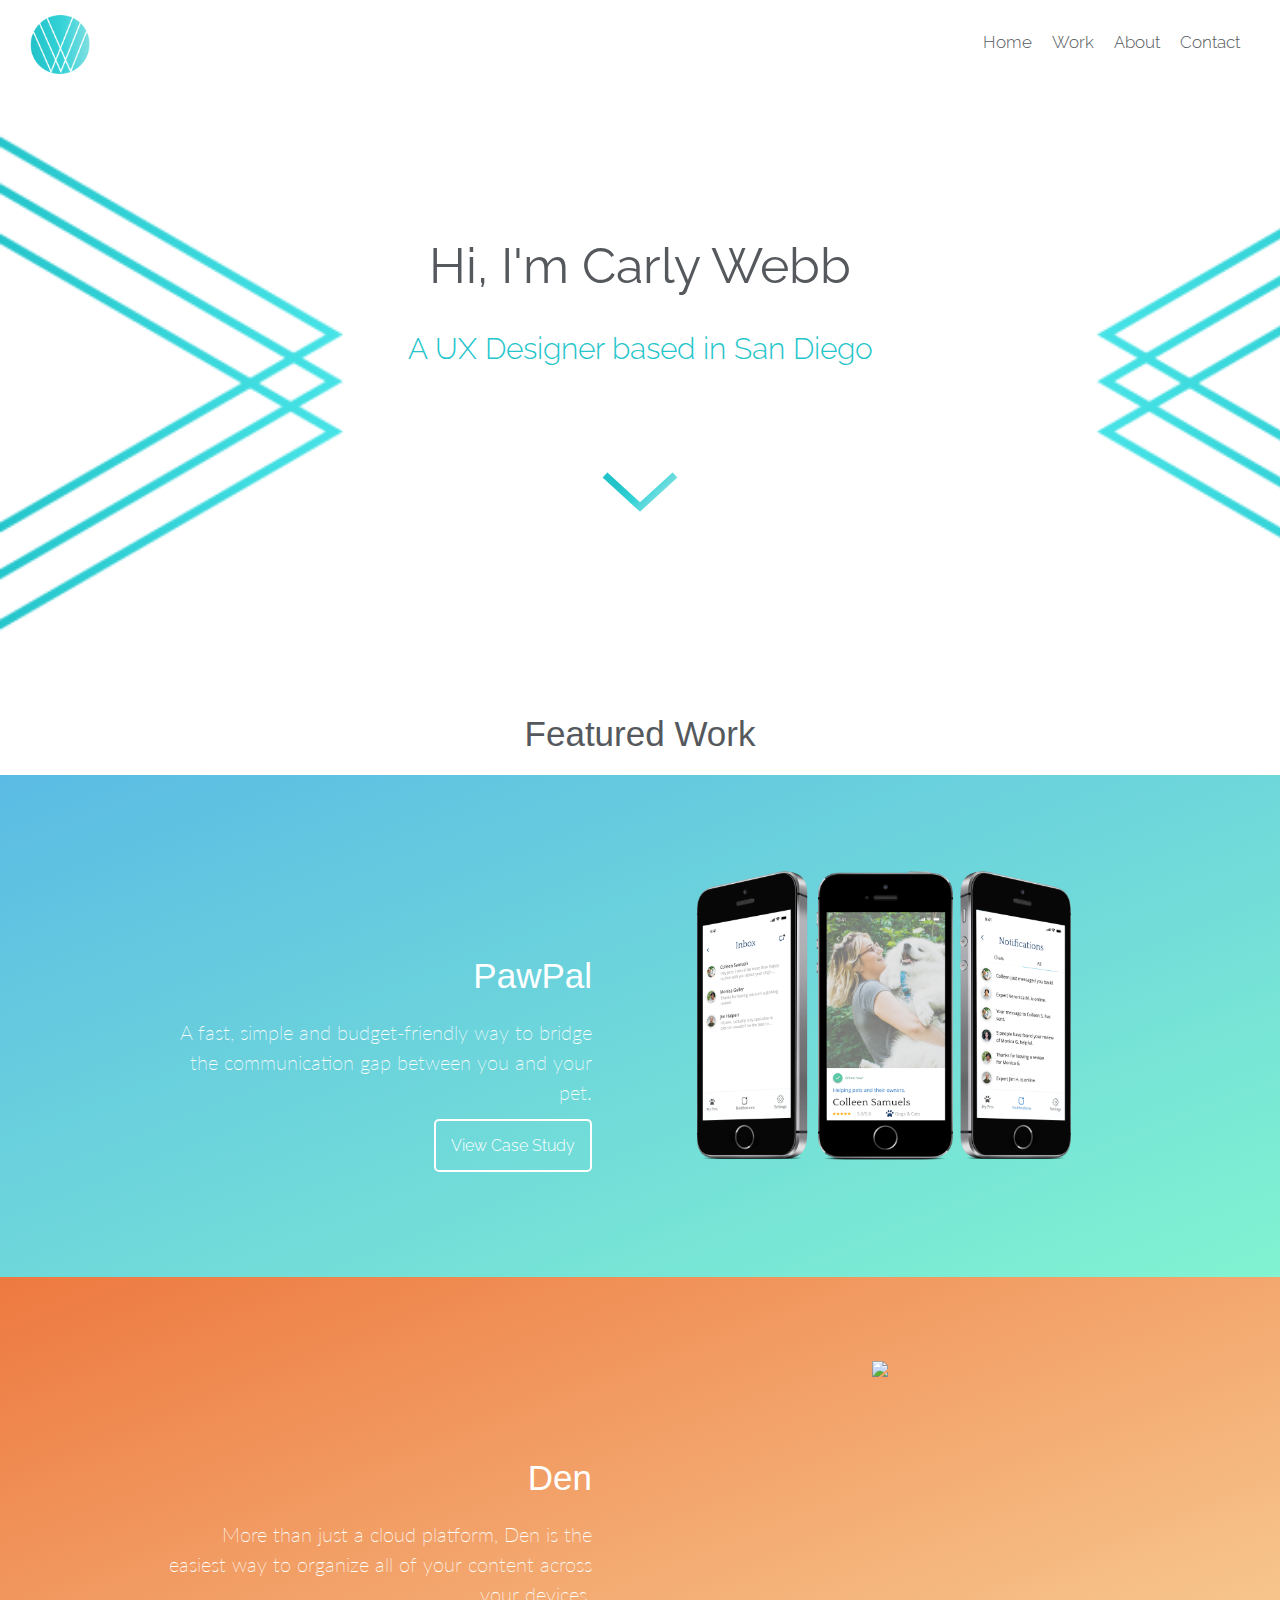
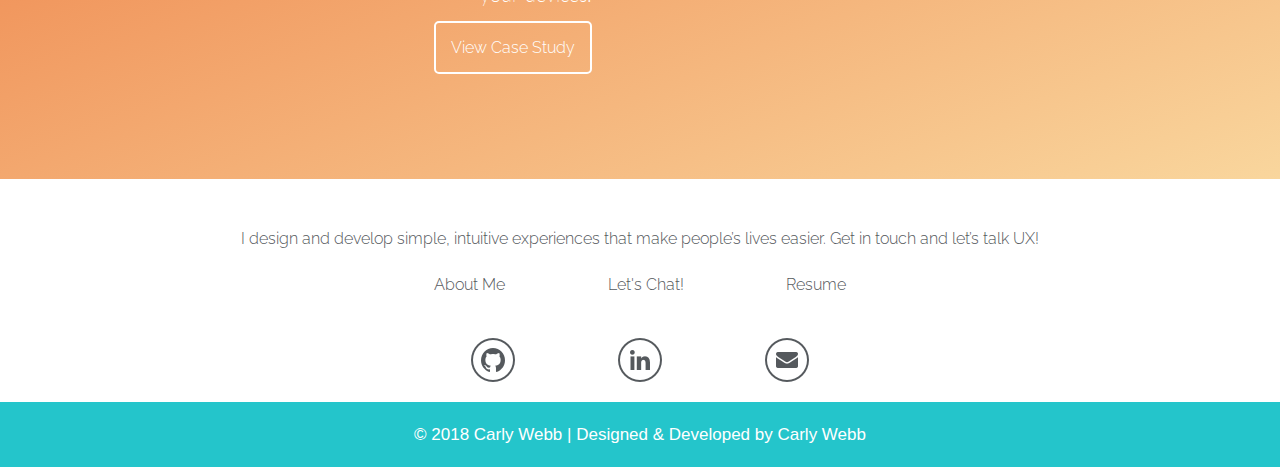
==== index.html @ 52b4c0f9 "checkpoint" ====
<!DOCTYPE html>
<html>
<html lang="en-us">
  <head>
    <link rel="shortcut icon" href="images/favicon.ico" type="image/x-icon">
    <link rel="icon" href="images/favicon.ico" type="image/x-icon">
    <!-- Required meta tags -->
    <meta charset="utf-8">
    <meta name="viewport" content="width=device-width, initial-scale=1, shrink-to-fit=no">

    <!--CSS-->
    <link rel="stylesheet" href="normalize.css">
    <link href="https://cdn.rawgit.com/michalsnik/aos/2.1.1/dist/aos.css" rel="stylesheet">

      <!-- Bootstrap CSS -->
      <link rel="stylesheet" href="https://maxcdn.bootstrapcdn.com/bootstrap/4.0.0/css/bootstrap.min.css" integrity="sha384-Gn5384xqQ1aoWXA+058RXPxPg6fy4IWvTNh0E263XmFcJlSAwiGgFAW/dAiS6JXm" crossorigin="anonymous">
      <link href="assets/css/bootstrap-responsive.css" rel="stylesheet">

      <!--Google Font and Stylesheet-->
      <link href="https://fonts.googleapis.com/css?family=Lato|Raleway|Varela+Round" rel="stylesheet">
      <link href="https://fonts.googleapis.com/css?family=Nunito:700" rel="stylesheet">
      <link rel="stylesheet" href="style.css">

        <!-- Font Awesome -->
        <link href="https://maxcdn.bootstrapcdn.com/font-awesome/4.7.0/css/font-awesome.min.css" rel="stylesheet">

      </head>

    <body>
      <header>
        <!---navigation bar--->
        <nav>
          <ul class="links">
            <li class="left">
              <a class="logo" href="index.html">
              <img class="new-logo" src="images/new-logo.png" alt="Carly Webb">
              </a>
            </li>
            <li class="push right"><a href="index.html">Home</a></li>
            <li class="right"><a href="#casestudy">Work</a></li>
            <li class="right"><a href="bio.html">About</a></li>
            <li class="right"><a href="mailto:carlywebb@gmail.com">Contact</a></li>
          </ul>

          <div id="trigger" class="mobile">
            <span style="font-size:3rem;" class="fa fa-align-justify"></span>
          </div>

        </nav>
      </header>

      <!---hero--->
      <div class="homeintro">
          <h1 class="display-4" data-aos="fade-left">Hi, I'm Carly Webb</h1>
          <p class="lead" data-aos="fade-right">A UX Designer based in San Diego</p>
        <div>
          <a href="#featuredwork"></a>
          <img class="home-down bounce" src="images/bluechevrondown.png" alt="down arrow">
        </div>
          <a id="featuredwork"></a>
          <h2>Featured Work</h2>
        </div>
      </div>

        <!---Pawpal--->
        <section class=pawhomecasestudy id="casestudy">
          <div class="project-contain">
            <div class="left-case">
              <div>
                <h2>PawPal</h2>
              <!--<img class="paw-caseimage" src="images/pawpal-homepage.png" alt="pawpal logo">-->
            </div>
            <div>
              <h7 class="den-shortdesc">A fast, simple and budget-friendly way to bridge the communication gap between you and your pet.</h7>
            </div>
              <div class="case-study-link">
              <a href="pawpal.html" class="homebutton1">View Case Study</a>
            </div>
            </div>
            <div class="right-case">
              <img class="pawcasemockup" src="images/black-3-screens.png" alt="PawPal Mobile Screens">
            </div>
          </div>
        </section>

        <!---Den--->
        <section class=homecasestudy>
          <div class="project-contain">
            <div class="left-case">
              <div>
                <h2>Den</h2>
              <!--<img class="den-caseimage" src="images/den-mobile-logo.png" alt="Den Mobile">-->
            </div>
            <div>
              <h7 class="den-shortdesc">More than just a cloud platform, Den is the easiest way to organize all of your content across your devices.</h7>
            </div>
              <div class="case-study-link">
              <a href="project.html" class="homebutton2">View Case Study</a>
            </div>
            </div>
            <div class="right-case">
              <a href="project.html"><img class="full" src="images/den-macbook-half.png"</a>
            </div>
          </div>
        </section>

      <!--footer-->
<footer class="footer">
      <div>
        <div>
            <h4 data-aos="fade-up">I design and develop simple, intuitive experiences that make people’s lives easier. Get in touch and let’s talk UX!</h4>
        </div>
              <ul>
                <li><a href="bio.html">About Me</a></li>
                <li><a href="mailto:carlywebb@gmail.com">Let's Chat!</a></li>
                <li><a href="https://drive.google.com/file/d/1WOy9ktmSUtTuzAxO9pP1BzOEcqKXabKB/view?usp=sharing">Resume</a></li>
              </ul>
              <ul>
                <li><a href="https://github.com/carlywebb/"><img src="images/github-icon.png"></a></li>
                <li><a href="https://www.linkedin.com/in/carly-webb-ux/"><img src="images/linkedin-icon.png"></a></li>
                <li><a href="mailto:carlywebb@gmail.com"><img src="images/gmail-icon.png"></a></li>
              </ul>
                    <p>&copy; 2018 Carly Webb | Designed &amp; Developed by Carly Webb</p>
              </div>
  </footer>

 <!-- Optional JavaScript -->
 <!-- jQuery first, then Popper.js, then Bootstrap JS -->
 <script src="https://code.jquery.com/jquery-3.2.1.slim.min.js" integrity="sha384-KJ3o2DKtIkvYIK3UENzmM7KCkRr/rE9/Qpg6aAZGJwFDMVNA/GpGFF93hXpG5KkN" crossorigin="anonymous"></script>
 <script src="https://cdnjs.cloudflare.com/ajax/libs/popper.js/1.12.9/umd/popper.min.js" integrity="sha384-ApNbgh9B+Y1QKtv3Rn7W3mgPxhU9K/ScQsAP7hUibX39j7fakFPskvXusvfa0b4Q" crossorigin="anonymous"></script>
 <script src="https://maxcdn.bootstrapcdn.com/bootstrap/4.0.0/js/bootstrap.min.js" integrity="sha384-JZR6Spejh4U02d8jOt6vLEHfe/JQGiRRSQQxSfFWpi1MquVdAyjUar5+76PVCmYl" crossorigin="anonymous"></script>

 <!-- Latest compiled and minified JavaScript -->
 <script src="https://maxcdn.bootstrapcdn.com/bootstrap/3.3.7/js/bootstrap.min.js" integrity="sha384-Tc5IQib027qvyjSMfHjOMaLkfuWVxZxUPnCJA7l2mCWNIpG9mGCD8wGNIcPD7Txa" crossorigin="anonymous"></script>

 <!-- Global site tag (gtag.js) - Google Analytics -->
 <script async src="https://www.googletagmanager.com/gtag/js?id=UA-118454282-1"></script>
 <script>
   window.dataLayer = window.dataLayer || [];
   function gtag(){dataLayer.push(arguments);}
   gtag('js', new Date());

   gtag('config', 'UA-118454282-1');
 </script>

 <script src="https://cdn.rawgit.com/michalsnik/aos/2.1.1/dist/aos.js"></script>
<script>
  AOS.init({
    offset: 100,
    duration: 1200,
    easing: 'ease-in-sine',
    delay: 100,
  });
</script>

<script>
$(".mobile").click(function () {
  $(".right").toggleClass("visible");
});
</script>

<!-- jQuery (necessary for Bootstrap's JavaScript plugins) -->
<script src="https://ajax.googleapis.com/ajax/libs/jquery/1.12.4/jquery.min.js"></script>

  </body>
</html>
---- style.css ----
*,
*:before,
*:after { padding: 0; margin: 0; outline: 0; box-sizing: border-box; }

html, body {
    overflow-x:hidden;
}

body { margin:0; }

html {
  font-size:10px;
}

body {
    color:#55595D;
    font-family: 'Lato', 'Raleway', 'Varela Round','Nunito' sans-serif;
    text-align: center;
}

h1 {
    font-size: 5rem;
    font-weight:200;
    margin:auto;
}

h2 {
    font-size: 3.5rem;
    font-weight:400;
    margin:auto;
    padding-bottom: 2rem;
}

h3 {
    font-size: 2rem;
    font-weight:300;
    width:50%;
    margin:auto;
    border-bottom-style: solid;
    padding-bottom:20px;
    padding-top:30px;
}

h4 {
    font-size: 1.6rem;
    font-weight:300;
    width:80%;
    margin:auto;
}

h5 {
  font-weight:300;
  font-size:2rem;
  padding-top:5rem;
  margin: 0 auto;
  width:50%;
}

h6 {
  font-size: 1.6rem;
  font-weight: 400;
  line-height: 1.5;
  width:50%!important;
  margin:auto!important;
}

p {
    font-size: 1.6rem;
    line-height: 1.5;
    font-weight:400;
    width:50%!important;
    margin:auto!important;
    text-align:left;
}

@media (max-width: 767px) {
  p {
    width:90%!important;
    font-size:1.8rem!important;
  }
}

a {
  font-size:1.6rem;
  line-height: 1.5;
  font-weight:300;
  color:#55595D;
}

ul li, ol li {
    font-size: 2rem;
    line-height: 1.5;
    font-weight:400;
    text-align: left;
}

/* ------------------------------------------------
-------------------------- Buttons -----------
----------------------------------------------------*/
.homebutton1 {
  color: #FFFFFF;
  border:solid;
  border-color: white;
  border-width: 2px;
  margin-bottom: 20px;
  padding: 15px;
  border-radius: 5px;
}

.homebutton1:hover {
  color:#64C8CE;
  background-color: white;
  text-decoration: none;
}

.homebutton2 {
  color: #FFFFFF;
  border:solid;
  border-color: white;
  border-width: 2px;
  margin-bottom: 20px;
  padding: 15px;
  border-radius: 5px;
}

.homebutton2:hover {
  color:#F4AC73;
  background-color: white;
  text-decoration: none;
}

.button2 {
  color: #FFFFFF;
  background: #ED7940;
  border-color: #FFFFFF;
  font-weight: 200;
  margin-bottom: 20px;
  padding: 10px;
  border-radius: 5px;
}

.button2:hover {
  color:#FFFFFF;
  background-color: #0C7DC5;
  text-decoration: none;
}

/* ------------------------------------------------
-------------------------- Nav -----------
----------------------------------------------------*/

.fa {
  color: #fff;
  font-size: 3rem;
  display: block;
}

html {
  font-size: 10px;
}

nav {
  background-color:#FFF;
  display: flex;
  font-family: 'raleway', sans-serif;
  justify-content: space-between;
  flex-wrap: wrap;
}

nav img {
  width: 60px;
}

li.left {
  padding: 1.5rem 0 1rem 3rem;
  display: block;
  float: right;
}

li {
  display: none;
}

ul {
  margin-bottom:0 !important;
}

.links {
  display: flex;
  flex-direction: column;
  text-align: center;
  width: 100%;
  text-decoration: none;
}

.links a{
Transition:all 0.25s linear;
}

.right a {
  color: #55595D;
  background-color: #FFF;
  display: block;
  font-size: 2rem;
  padding: 1.5rem;
  text-decoration: none;
}

.right a:hover {
  background-color: #24C5CB;
  color: #55595D;
}

.fa {
  padding: 2.8rem;
  color: #55595D;
  float: right;
}

.visible {
  display: block;
  transform: scale(1);
  transition: flex 0.3s ease-out;
  z-index: 1;
}

div.mobile {
  position: absolute;
  z-index: 2;
  display: block;
  width: 100%;
  text-decoration: none;
}

.navprojectlinks a:hover {
  color: #ED7940;
}

@media (min-width: 767px) {

  nav {
    width: 100%;
    display: flex;
  }

  .logo {
    max-width: 20rem;
  }

  .push {
    margin-left: auto;
  }

  ul.links {
    flex-direction: row;
    margin-right:3rem;
  }

  ul {
    margin-bottom:0!important;
  }

  li {
    display: block;
  }

  .right a {
    background-color: #FFF;
    color: #55595D;
    display: block;
    font-size: 1.7rem;
    padding: 3rem 1rem 3rem 1rem;
    text-decoration: none;
  }

  .right a:hover {
    background-color: #86E3E6;
    padding: 3rem 1rem 3rem 1rem;
    color: #55595D;
  }

  .fa {
    display: none !important;
  }

}


/* ------------------------------------------------
-------------------------- Hero -----------
----------------------------------------------------*/
.homeintro {
    margin-bottom: 0px;
    color:#55595D;
    background-color: #ffffff;
    background-image: url('images/bluewhitebackground.png');
    background-repeat: no-repeat;
    background-size: cover;
  }


  .display-4 {
font-family: raleway, sans-serif;
font-size: 5rem;
font-weight:400;
padding-top:15rem;
margin: 0 auto;
color: #55595D;
}

.lead {
font-family: raleway, sans-serif;
font-size:3rem;
margin: 0 auto;
padding-top:3rem;
text-align:center;
width: 100% !important;
color: #24C5CB;
}


.follow {
font-family: raleway, sans-serif;
font-size:2.5rem;
margin: 0 auto;
padding-top:2rem;
text-align: center;
width:100% !important;
}

.home-down{
padding-top:10rem;
padding-bottom:20rem;
}

.bounce {
  -moz-animation: bounce 2s infinite;
  -webkit-animation: bounce 2s infinite;
  animation: bounce 2s infinite;
}

@keyframes bounce {
  0%, 20%, 50%, 80%, 100% {
    transform: translateY(0);
  }
  40% {
    transform: translateY(-30px);
  }
  60% {
    transform: translateY(-15px);
  }
}

/*media queries*/

/*mobiles*/

@media (min-width:300px) and (max-width: 575px) {
.homeintro{
min-height:53rem;
background-image: none;
}

.display-4 {
font-size:4rem;
}

.lead {
font-size:3rem;
padding-top:2rem
}
  }

/* ------------------------------------------------
-------------------------- Case Study -----------
------------------------------*/

.den-title{
  font-family:nunito;
}

.den-shortdesc {
  font-family: Lato, sans-serif;
  font-size: 2rem;
  font-weight:200;
  margin:none;
  text-align: right;
  line-height: 1.5;
}

.horizontal-arrow {
  padding-left:1rem;
}

.project-link {
   font-size:2.5rem;
}

.full { width: 100%; }

.case-study-link {
  font-family: Raleway, sans-serif;
  font-size: 4rem;
}

.homecasestudy {
  background: linear-gradient(to bottom right, #ED7940, #F9D69D);
  color:white;
}

.project-contain {
  margin: 0 auto;
  padding: 8rem 0;
  width: 90%;
}

.left-case {
  padding-top:100px;
  margin-bottom: 30px;
}

.paw-caseimage {
width:75%;
}

.pawhomecasestudy {
  background: linear-gradient(to bottom right, #5BBBE4, #81F3D1);
  color:white;
}

.pawcasemockup {
  width:100%;
}

@media all and (min-width: 768px) {
  .project-contain {
    width: 75%;
    overflow: hidden;
  }

  .left-case {
    width: 45%;
    float: left;
    text-align: right;
  }
  .right-case {
    float: right;
    width: 50%;
  }
}

@media (min-width: 575px and max-width: 767px) {
  .den-title{
    padding-top: 3rem;
  }
}

/* ------------------------------------------------
-------------------------- Footer -----------
----------------------------------------------------*/

.footer a {
  padding-top:50px;
  text-decoration: none;
  font-family: raleway, sans-serif;
}

.footer a:hover {
 color: #24C5CB;
 text-decoration: none;
}

.footer h4:hover {
 color: #55595D;
 text-decoration: none;
}

.footer{
  background: white;
  align-items: center;
}

.footer h4 {
  padding-top: 5rem;
  font-family: raleway, sans-serif;
}

.footer ul{
        padding-bottom: 2rem;
    }

.footer ul > li {
      padding-top:2rem;
        display: inline-block;
        margin: 0 50px;
    }

.footer p {
  padding-top: 2rem;
  padding-bottom: 2rem;
  font-size: 1.7rem;
  text-align: center;
  color:white;
  background-color: #24C5CB;
  width: 100%!important;
    }

@media (min-width:300px) and (max-width: 575px) {
.footer ul{
  display:inline-block;
  padding-top:1rem;
  font-size:1.8rem;
}

.footer ul > li {
    padding-top: 2rem;
    display: inline-block;
    margin: 0 10px !important;
  }
}

/* ------------------------------------------------
-------------------------- Case Study Hero-----------
----------------------------------------------------*/

.navprojectlinks a {
  font-size: 2.3rem;
  font-family: raleway, sans-serif;
}

.nav-link a:hover {
  color: #ED7940;
}

.den-background-image{
  background-image: url('images/den-project-background.png');
  width:100%;
  display:block;
}

.den-mobile-logo {
  display:none;
}

.den-hero {
  background:#FFFFFF;
  padding-top:10px;
  position: relative;
  min-height:100%;
}

.den-macbook-small {
padding-top:5rem;
padding-bottom:5rem;
}

.den-hero p {
  text-align: center;
}

.den-hero a {
  margin:auto;
  font-weight:500;
  line-height: 4;
}

/*media queries*/

/*mobiles*/

@media (max-width:400px) {
  .den-macbook-small {
    width: 80%;
}
.den-background-image {display: none;
}

.den-mobile-logo {
  display:block;
  margin:auto;
  width:150px;
  padding-top:3rem;
}
}

  /*tablets*/

@media (max-width: 767px) {
 .den-macbook-small {
    width: 80%;
  }
  .den-background-image {display: none;
  }

  .den-mobile-logo {
    display:block;
    margin:auto;
    width:150px;
    padding-top:3rem;
  }

.den-hero p {
  text-align:left;
  width:90% !important;
}

}

/* ------------------------------------------------
-------------------------- Roles, Deliverables, Tools-----------
----------------------------------------------------*/

.profile__head__main h5{
  padding-top:2rem !important;
  text-align:center !important;
  font-family:raleway, sans-serif !important;
  line-height: 1.5 !important;
}

.profile__body__main h6 {
  padding-top:2rem !important;
  text-align:center !important;
  font-family:raleway, sans-serif !important;
  line-height: 1.5 !important;
  width:100% !important;
}

.profile__avatar__main {
  padding-top: 3rem;
  text-align: center;
}

.profile__avatar__main img {
  width:100px;
}


/* ------------------------------------------------
-------------------------- Overview-----------
----------------------------------------------------*/
.book-icon{
  margin:0;
  padding-top:30px;;
}

.overview{
  background:#EAEDEF;
}

.overview h3 {
  border-bottom-color: #ED7940;
}

.overview p {
  padding-top:2rem;
  padding-bottom:5rem;
  text-align: center;
}

@media (max-width:767px) {
  .overview p {
    text-align:left;
  }
}


/* ------------------------------------------------
-------------------------- Problem Solution-----------
----------------------------------------------------*/

.problem{
padding-top:50px;
}

.problem h3 {
  border-bottom-color: #0C7DC5;
}

.problem p {
  padding-top:20px;
}

.macbook-login{
  padding-top:50px;
  width: fit-content;
}

.solution {
  padding-top:50px;
}

.solution h3 {
  border-bottom-color: #6CA455;
}

.solution p {
  padding-top:20px;
}

.iphone-dash{
  padding-top:50px;
  padding-bottom:50px
}

.pink-box {
  min-height: 22rem;
}

.pink-box p {
  border-bottom-style: solid;
  border-bottom-color: #4F7C3A;
  border-top-style: solid;
  border-top-color: #4F7C3A;
  padding-top:5rem;
  padding-bottom:5rem;
  width: 80%!important;
  text-align: center;

}

/*media queries*/

/*mobiles*/

@media (max-width:450px) {

  .macbook-login{
    width: 80%;
  }

  .pink-box {
    min-height: 30rem!important;
  }

  .solution {
    padding-top:50px !important;
  }

.problem p {
  width: 100% !important;
}
.solution p {
  text-align:left;
}
}

    /*tablets*/

@media (max-width: 767px) {

  .macbook-login{
    width: 80%;
  }

  .solution {
   padding-top:50px;
  }

  .problem p {
    width: 90% !important;
  }
  .solution p {
    width: 90% !important;
    text-align:left;
  }

  .pink-box p{
    width:90%!important;
    text-align: left;
  }
  }

/* ------------------------------------------------
-------------------------- User Research-----------
----------------------------------------------------*/

.user-research {
  background:#EAEDEF
  padding-top:3rem;
  position: relative;
  min-height:100%;
}

.user-research h3 {
  padding-bottom:2rem;
  padding-top:3rem;
  border-bottom-style: solid;
  border-bottom-color: #ED7940;
}

.user-research p {
  padding-top:2rem;
  padding-bottom:1rem;
}

.user-research ul {
  margin-left:34rem;
}

.user-research li {
text-align:left;
font-size:1.6rem;
font-weight:400;
line-height:.5 !important;
padding-bottom:2rem;
list-style-image: url("./images/oval-bullet.png")!important;
list-style-position: inside;
display: list-item;
}

    .survey__charts-1 {
      margin: 0 auto;
      position: relative;
      width: 30vw;
      }
    .survey__charts-1 h3{
      padding:5rem 0rem 2rem 0rem;
      border:none;
      text-align: left;
      width:100%;
    }

      @media only screen and (max-width: 58em) {
        .survey__charts-1 {
          width: 40vw; }
          .user-research ul {
            margin:auto;
          }
        }

      @media only screen and (max-width: 38em) {
        .survey__charts-1 {
          width: 60vw; }
          .user-research ul {
            margin:auto;
          }
        }

          .survey__charts-2 {
            margin: 0 auto;
            position: relative;
            width: 30vw;
            }
          .survey__charts-2 h3{
            padding:10rem 0rem 2rem 0rem;
            border:none;
            text-align: left;
            width:80%;
          }

      @media (max-width: 530px) {
        .survey__charts-2 {
          display:none; } }

      @media only screen and (max-width: 58em) {
        .survey__charts-2 {
          width: 40vw; } }

      @media only screen and (max-width: 38em) {
        .survey__charts-2 {
          width: 60vw; } }

          .survey__charts-3 {
            margin: 0 auto;
            position: relative;
            width: 30vw;
            padding-bottom:5rem;
            }
          .survey__charts-3 h3{
            padding:7rem 0rem 2rem 0rem;
            border:none;
            text-align: left;
            width:80%;
          }

      @media only screen and (max-width: 58em) {
        .survey__charts-3 {
          width: 40vw; } }

      @media only screen and (max-width: 38em) {
        .survey__charts-3 {
          width: 60vw; } }

.what-discovered {
  background:#EAEDEF;
  padding-top:3rem;
  position: relative;
  min-height:100%;
}

.what-discovered h3 {
  border-bottom-color: #0C7DC5;
}

.what-discovered p {
  padding-top:20px;
}

.what-discovered a {
  font-weight:600;
  font-size:2rem;
  margin:auto;
  line-height:100px;
  text-decoration: none;
}

/*media queries*/

@media (max-width:400px) {

  .user-research p {
    font-size:20px;
  }

  .what-discovered p {
    font-size:20px;
  }

  .user-research li {
    line-height:1.5 !important;
    margin-right:5rem;
  }
}

  /*tablets*/

@media (max-width: 767px) {

    .user-research p {
    font-size:20px;
  }

  .what-discovered p {
    font-size:20px;
  }

    .user-research li {
    line-height:1.5 !important;
    width:90%!important;
    margin:auto;
  }
}

@media (max-width: 1215px) {
      .user-research li {
    line-height:1.5 !important;
  }
}

/* ------------------------------------------------
-------------------------- User Personas-----------*/
.user-personas {
  padding-top:30px;
  position: relative;
  min-height:100%;
}

.user-personas h3{
  border-bottom-color:#6CA455;
}

.user-personas p {
  padding-top:2rem;
  padding-bottom: 3rem;
  text-align: center;
}

@media (max width 767px) {
  .user-personas p {
    text-align: left!important;
  }
}


/* ------------------------------------------------------------ *\
	Profiles
\* ------------------------------------------------------------ */

.profiles {
background:#FFF;
padding: 5rem;
margin: 0 auto;
font-family:lato,sans-serif;
text-align: left;
}
.profiles--three {
display: -webkit-flex;
display: -ms-flexbox;
display: flex;
-webkit-justify-content: space-between;
-ms-flex-pack: justify;
justify-content: space-between;
width: 100%;
}
.profiles--three .profile {
 -webkit-flex: 1;
 -ms-flex: 1;
 flex: 1;
 }

.profiles .profile + .profile:before {
content: '';
width: .2rem;
position: absolute;
background: #93CA79;
top: 1rem;
bottom: 1rem;
left: 0;
right:0;
}

.profile .profile__head p {
font-size: 1.6rem;
font-family:lato,sans-serif;
}
.profile .profile__body p {
font-size: 1.6rem;
font-family:lato,sans-serif;
}

.profile .profile__foot p {
  color: #55595D;
  line-height: 1.25;
  margin:5px;
}

@media (max-width: 767px) {
	.profiles--three { display: block; padding: 25px 20px 0; }
	.profiles .profile + .profile:before { display: none; }
    .profile .profile__avatar { margin-bottom: 20px; }
}

@media (max-width: 767px) {
.profile + .profile {
    margin-top: 3rem;
    padding-top: 3rem;
    border-top: 2px solid #93CA79;
  }

.profiles .profiles--three {
  padding:0px!important;
  margin:0px!important;
}

.profile {
  padding:0 5px!important;
}
}

/* ------------------------------------------------------------ *\
	Profile
\* ------------------------------------------------------------ */

.profile {
  position: relative;
  padding: 0 57px;
  color: #55595D;
  width: auto!important;
 }

.profile .profile__avatar {
  max-width: 174px;
  margin: 0 auto 8px;
padding-top: 3rem;
 }
.profile .profile__avatar img {
  width: 100%;
  height: auto;
}

.profile .profile__name {
font-size: 3rem;
font-weight: 300;
padding-right:1.5rem;
line-height: 1;
width: auto!important;
}

.profile .profile__head {
 margin-bottom: 2rem;
 text-align:left;
 width: auto!important;
 }

 .profile .profile__head p {
  margin-bottom: 2rem;
  text-align:left;
  width: auto!important;
  }

.profile .profile__body p {
  line-height: 1.9;
  letter-spacing: -0.029em;
  margin-bottom: 0;
  margin:5px;
  width: auto!important;
}

.profile .profile__body h6 {
font-family:lato, sans-serif;
font-size: 2rem;
letter-spacing: -0.034em;
margin-bottom: 2rem;
line-height: 1;
text-align:left;
width:auto!important;
}
.profile .profile__body p + h6 {
 margin-top: 2rem; }

.profile .profile__foot {
color: #6f6f6f;
font-size: 22px;
padding-top: 3rem;
}
.profile .profile__foot p {
letter-spacing: -0.025em !important;
font-weight: 700;
line-height: 1.2;
margin:5px;
 width: auto!important;
 }

@media (max-width: 767px) {
	.profile { padding: 0; }
	.profile + .profile {
    margin-top: 3rem;
    padding-top: 3rem;
    border-top: 2px solid #93CA79;
  }
}

/*  Section Profiles  */

.section--profiles { padding: 74px 0 10px; }

@media (max-width: 767px) {
	.section--profiles {
    padding: 10px 0 15px;
    background-color: transparent;
  }
}


/* ------------------------------------------------
-------------------------- Competitive Analysis-----------
----------------------------------------------------*/

.profile__avatar_comp {
  width:20%;
  padding-bottom:2rem;
}

.competitive-analysis {
  padding-top:30px;
  position: relative;
}

.competitive-analysis h3 {
  border-bottom-color: #4F7C3A;
}

.competitive-analysis h6 {
  padding-top: 2rem;
  text-align: center;
}

.competitive-analysis p {
  padding-top:20px;
  padding-bottom:50px;
}

.google {
  padding-top:3rem;
}

.dropbox {
  padding-top:3rem;

}

.pinterest {
  padding-top:3rem;
}

@media (max-width: 767px) {
    .profile .profile__avatar_comp { margin-bottom: 20px; }
    .competitive-analysis h6 {
      font-size: 1.8rem!important;
      text-align: left;
      width:90%!important;
    }
}

@media (max-width:400px) {
  .google{width:250px}
  .dropbox{width:250px}
  .pinterest{width:250px}
}

  /*tablets*/

@media (max-width: 767px) {
  .google{width:250px}
  .dropbox{width:250px}
  .pinterest{width:250px}
}

/* ------------------------------------------------
-------------------------- User Stories-----------
----------------------------------------------------*/
.user-stories {
  padding-top:30px;
  position: relative;
  background:#EAEDEF;
}

.user-stories h3 {
  border-bottom-color: #93CA79;
}

.user-stories p {
  padding-top:20px;
}

.user-stories a {
  font-weight:600;
  line-height:150px;
  font-size: 1.6rem;
  text-decoration: none;
}

.user-stories li {
  padding-top:5px;
  text-align:left;
  margin:auto;
  font-size:1.6rem;
  width: 50%;
}

.user-stories ul {
  padding-top:20px;
}

/* ------------------------------------------------
-------------------------- User Flows & Sitemap-----------
----------------------------------------------------*/

.flowmap {
  padding-bottom: 50px;
}

.flows-map {
  padding-top:30px;
  margin:auto;
}

.flows-map h3 {
  border-bottom-color: #ED7940;
}

.flows-map p {
  padding-top:20px;
  padding-bottom:50px;
}

.flow {
  padding-top:30px;
  padding-bottom:50px;
  margin-right: 3.4rem;
  margin-left: 3.4rem;
}

.next-arrow {
  padding:5rem;
}

/*media queries*/

/*mobiles*/

@media (max-width:400px) {
  .flows-map p {
    font-size:20px;
  }
  .next-arrow {
    transform: rotate(90deg);
    padding:1rem!important;
  }
  .flow {
    margin:auto;
    width:90%;
  }
}

  /*tablets*/

@media (max-width: 517px) {
  .next-arrow {
    transform: rotate(90deg);
  }
}

@media (min-width: 422px and max-width: 457px) {
  .next-arrow {
    visibility: hidden;
  }
  .flow {
    margin:auto;
    width:90%;
  }
}

/* ------------------------------------------------
-------------------------- Identity, Brand Story & Logo-----------
----------------------------------------------------*/

.brand-story {
  background:#EAEDEF;
  max-height:2400px;
  padding-top:50px;
  padding-bottom:50px;
  position: relative;
}

.brand-story h3 {
  border-bottom-color: #0C7DC5;
}



.moodboard {
  margin:auto;
  padding-top:30px;
  width:50%;
}

.logosketches {
  margin:auto;
  padding-top:30px;
  width:50%;
}

.black-logo{
  margin:auto;
  padding-top:30px;
  padding-bottom: 5rem;
  width: 20%;
}

.white-logo {
  margin:auto;
  padding-top:30px;
  padding-bottom: 5rem;
  width: 20%;
}

.color-logo {
  margin:auto;
  padding-top:30px;
  padding-bottom: 5rem;
  width: 20%;
}

/*media queries*/

/*mobiles*/

@media (max-width:517px) {
  .black-logo{width:90%;padding-bottom:1rem;}
  .white-logo{width:90%;padding-bottom:1rem;}
  .color-logo{width:90%;padding-bottom:5rem;}
  .moodboard{width:90%;padding-bottom:1rem;}
  .logosketches{width:90%;padding-bottom:1rem;}
}

/* ------------------------------------------------
-------------------------- Colors, Typeface & Style-----------
----------------------------------------------------*/



.colors-type-style {
  background:#FFFFFF;
  padding-top:50px;
  position: relative;
}

.colors-type-style h3 {
  border-bottom-color: #6CA455;
}

.colors-type-style p {
  padding-top:30px;
  padding-bottom:50px;
}

.color-palette{
  margin:auto;
  width:50%;
}

.typeface-1 {
  margin-right:5%;
  margin-left:5%;
  padding-top:2rem;
  padding-bottom:2rem;
  width: 20%
}

.typeface-2{
  margin-left:5%;
  margin-right:5%;
  padding-top:2rem;
  padding-bottom:2rem;
  width: 20%;
}

/*media queries*/

/*mobiles*/

@media (max-width:1049px) {
  .color-palette{
    display:none;
}
.small-colors{
  margin:auto !important;
  transform: rotate(90deg);
}

}

  /*tablets*/

@media (min-width: 1050px){
  .small-colors{
    display:none;
}
}


/* ------------------------------------------------
-------------------------- Sketches, Balsamiq Wireframes & User Testing-----------
----------------------------------------------------*/

.wireframes-testing {
  background:#FBFBFB;
  margin:auto;
  padding-top:30px;
  position: relative;
}


.wireframes-testing h3 {
  border-bottom-color: #4F7C3A;
}

.wireframes-testing h4 {
  padding-bottom:20px;
  font-size:30px !important;
  border-bottom-style: solid;
  border-bottom-color: #ED7940;
  padding-top:30px;
}

.wireframes-testing p {
  padding-top:20px;
  padding-bottom:5rem;
}

.next-arrow1 {
  padding:10px;
  width:auto;
}

.flow {
  width:20%;
  margin:auto;
}

@media (max-width:517px) {
  .wireframes-testing h4 {
    font-size:20px;
  }
  .next-arrow1 {
    transform: rotate(90deg);
    padding:1rem!important;
  }
  .flow {
    width:90%!important;
  }
}

@media (min-width:638px and max-width:752px;) {
  .next-arrow1 {
    display:none;
  }
}

@media (max-width:1438px) {
  .next-arrow1 {
    padding:0;
    margin:auto;
  }
}

/* ------------------------------------------------
-------------------------- High Fidelity Prototype-----------
----------------------------------------------------*/

.hifi-proto {
  padding-top:50px;
}

.hifi-proto h3 {
  border-bottom-color: #0C7DC5;
}

.hifi-proto p {
  padding-top:20px;
  padding-bottom:30px;
}

.hifi-mockup {
  width:70%
}

.iteration-image {
  padding-bottom:5rem;
  width:300px;
}

.it-next-arrow {
  margin: auto;
  padding:8rem
}

@media (max-width:807px) {
  .it-next-arrow {
    transform: rotate(90deg);
    padding:1rem;
  }
  .iteration-image {
    margin:auto;
    width:90%;
  }
}

  /* ------------------------------------------------
  -------------------------- More User Testing-----------
  ----------------------------------------------------*/

  .more-testing {
      padding-top:50px;
    }

  .more-testing h3 {
      border-bottom-color: #6CA455;
    }

  .more-testing p {
      padding-top:20px;
      padding-bottom:50px;
  }

  /* ------------------------------------------------
  -------------------------- Key Learnings-----------
  ----------------------------------------------------*/

  .key-learnings {
    background:#EAEDEF;
    min-height:100%;
      padding-top:50px;
      padding-bottom:50px;
    }

  .key-learnings h3 {
      border-bottom-color: #4F7C3A;
    }

  .key-learnings p {
      padding-top:20px;
  }

.key-learnings a {
  font-weight:600;
  text-decoration: none;
  line-height: 4;
}

.key-learnings ul>li {
  padding-top:5px;
  margin-left:175px;;
  font-size:20px;
}

.key-learnings ul {
  padding-top:20px;
}

  /* ------------------------------------------------
  --------------------------Bio-----------
  ----------------------------------------------------*/

.photo-hero {
}

  .bio-body {
  line-height:2.5;
  padding-bottom:50px;
  margin:auto;
  }

  .bio-body h3 {
      border-bottom-color:#24C5CB;
  }

  .bio-body p {
    padding-top:20px;
    text-align: justify;
    margin: 0;
  }

  .bio-photo {
    background-position: center;
    background-size: cover;
    background-attachment: fixed;
    opacity: 0.8;
    border-radius: 25px;
    width: 25%;
  }

  .bio-footer {
    background:#EAEDEF;
  }

  .footer-section-bio p {
    padding-bottom:1%;
    padding-top:3rem;
  }

  .signature {
    padding-top:30px;
    padding-bottom:10px;
    margin:auto;
  }

  .footer-text {
    margin: 0 auto;
    width: 50%!important;
    padding-top:2rem;
  }


@media (max-width: 450px) {

.bio-body h3 {
  font-size: 2rem!important;
}

  .bio-photo {
    padding-top:5rem;
    width:90%!important;
  }

  @media (max-width: 767px) {

  .bio-body h3 {
    font-size: 2rem!important;
  }

    .bio-photo {
      padding-top:5rem;
      width:90%!important;
    }
  }
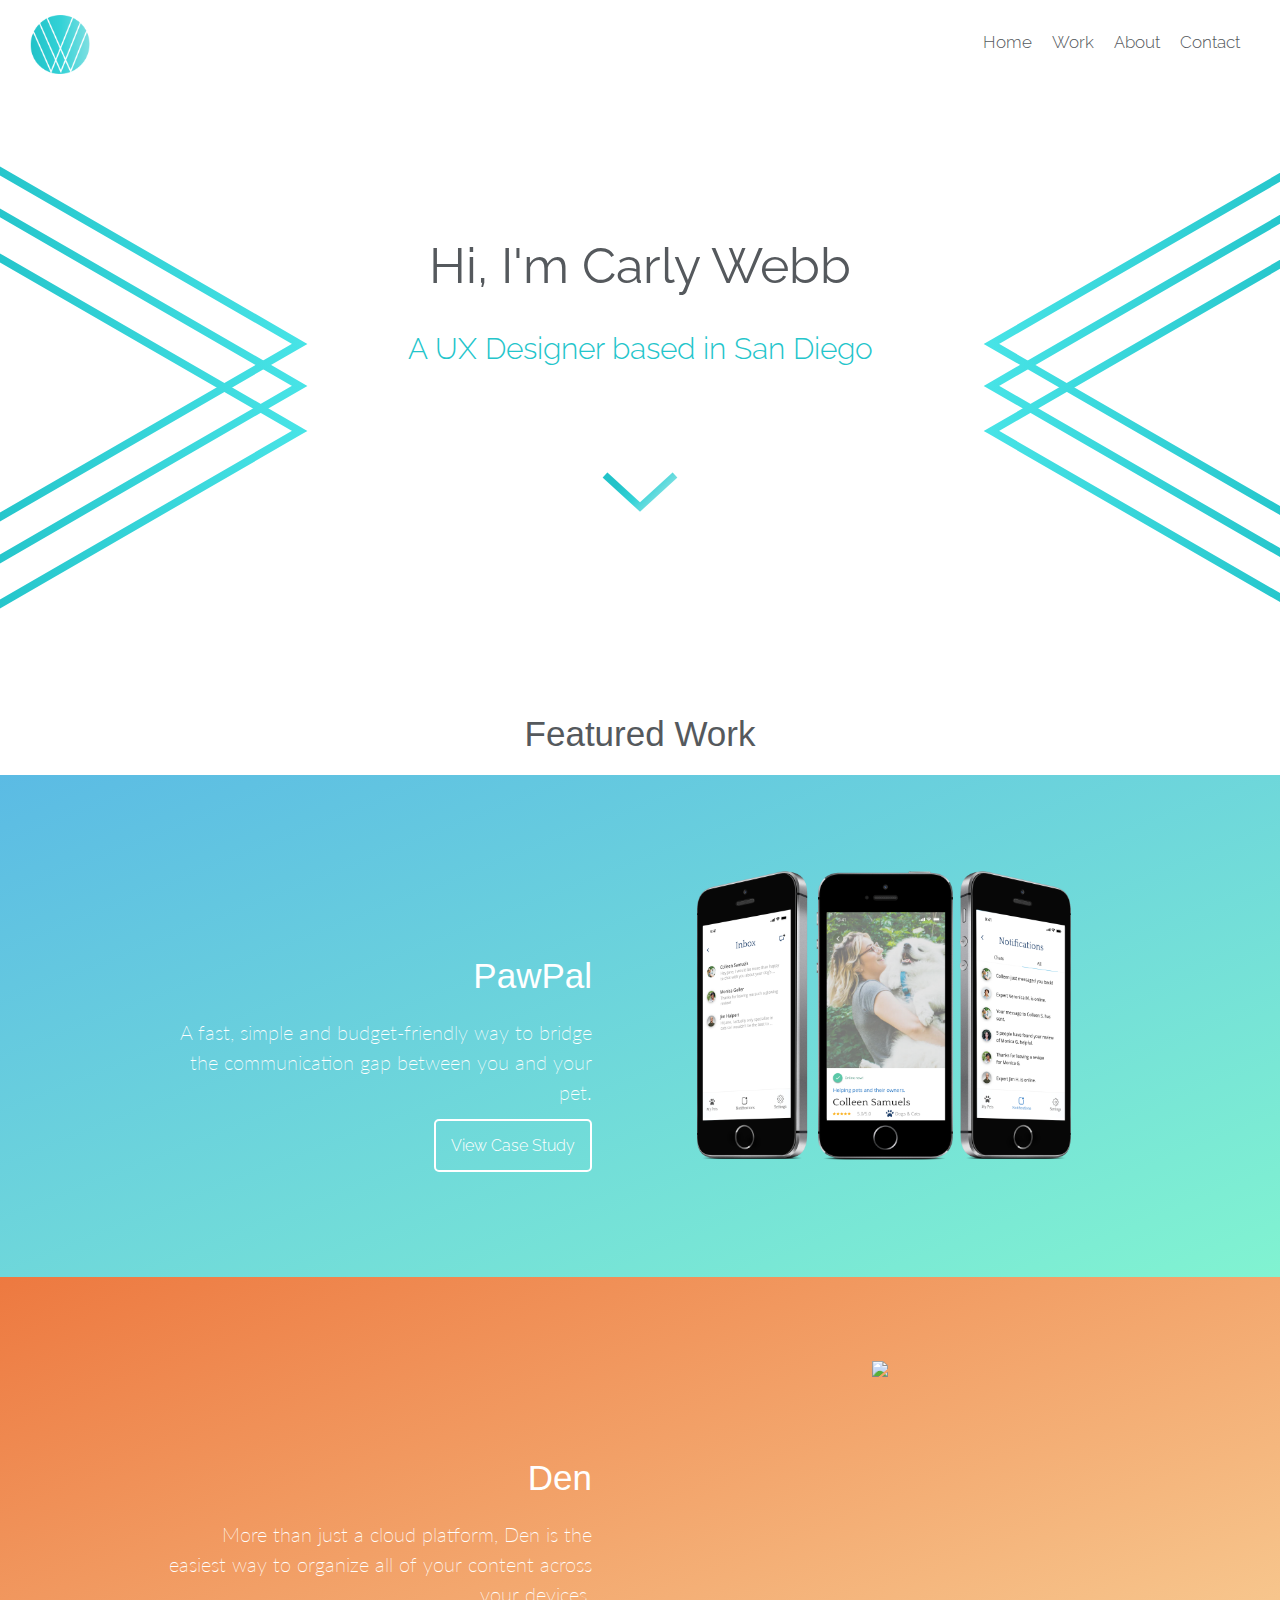
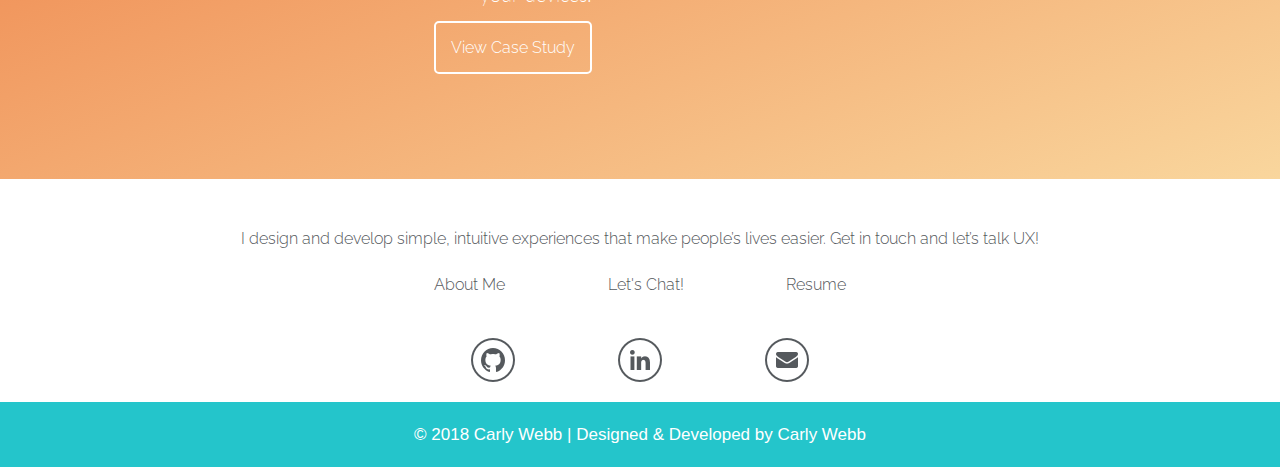
==== commit 73bd7167: "smooth scroll addition to homepage" ====
--- a/index.html
+++ b/index.html
@@ -54,21 +54,21 @@
           <h1 class="display-4" data-aos="fade-left">Hi, I'm Carly Webb</h1>
           <p class="lead" data-aos="fade-right">A UX Designer based in San Diego</p>
         <div>
-          <a href="#featuredwork"></a>
-          <img class="home-down bounce" src="images/bluechevrondown.png" alt="down arrow">
+          <a href="#casestudy"><img src="images/bluechevrondown.png" class="home-down bounce"></a>
         </div>
-          <a id="featuredwork"></a>
+        <div>
+          <a id="casestudy"></a>
           <h2>Featured Work</h2>
+        </div>
         </div>
       </div>
 
         <!---Pawpal--->
-        <section class=pawhomecasestudy id="casestudy">
+        <section class=pawhomecasestudy>
           <div class="project-contain">
             <div class="left-case">
               <div>
                 <h2>PawPal</h2>
-              <!--<img class="paw-caseimage" src="images/pawpal-homepage.png" alt="pawpal logo">-->
             </div>
             <div>
               <h7 class="den-shortdesc">A fast, simple and budget-friendly way to bridge the communication gap between you and your pet.</h7>
@@ -162,5 +162,8 @@
 <!-- jQuery (necessary for Bootstrap's JavaScript plugins) -->
 <script src="https://ajax.googleapis.com/ajax/libs/jquery/1.12.4/jquery.min.js"></script>
 
+<!--Smooth Scroll JS-->
+<script src="smoothscroll.js"></script>
+
   </body>
 </html>
--- a/style.css
+++ b/style.css
@@ -293,9 +293,10 @@
     margin-bottom: 0px;
     color:#55595D;
     background-color: #ffffff;
-    background-image: url('images/bluewhitebackground.png');
+    background-image: url('images/backgroundsvg.svg');
     background-repeat: no-repeat;
-    background-size: cover;
+    background-size:contain;
+    background-position:center;
   }
 
 
@@ -329,6 +330,8 @@
 }
 
 .home-down{
+position: relative;
+z-index: 1;
 padding-top:10rem;
 padding-bottom:20rem;
 }
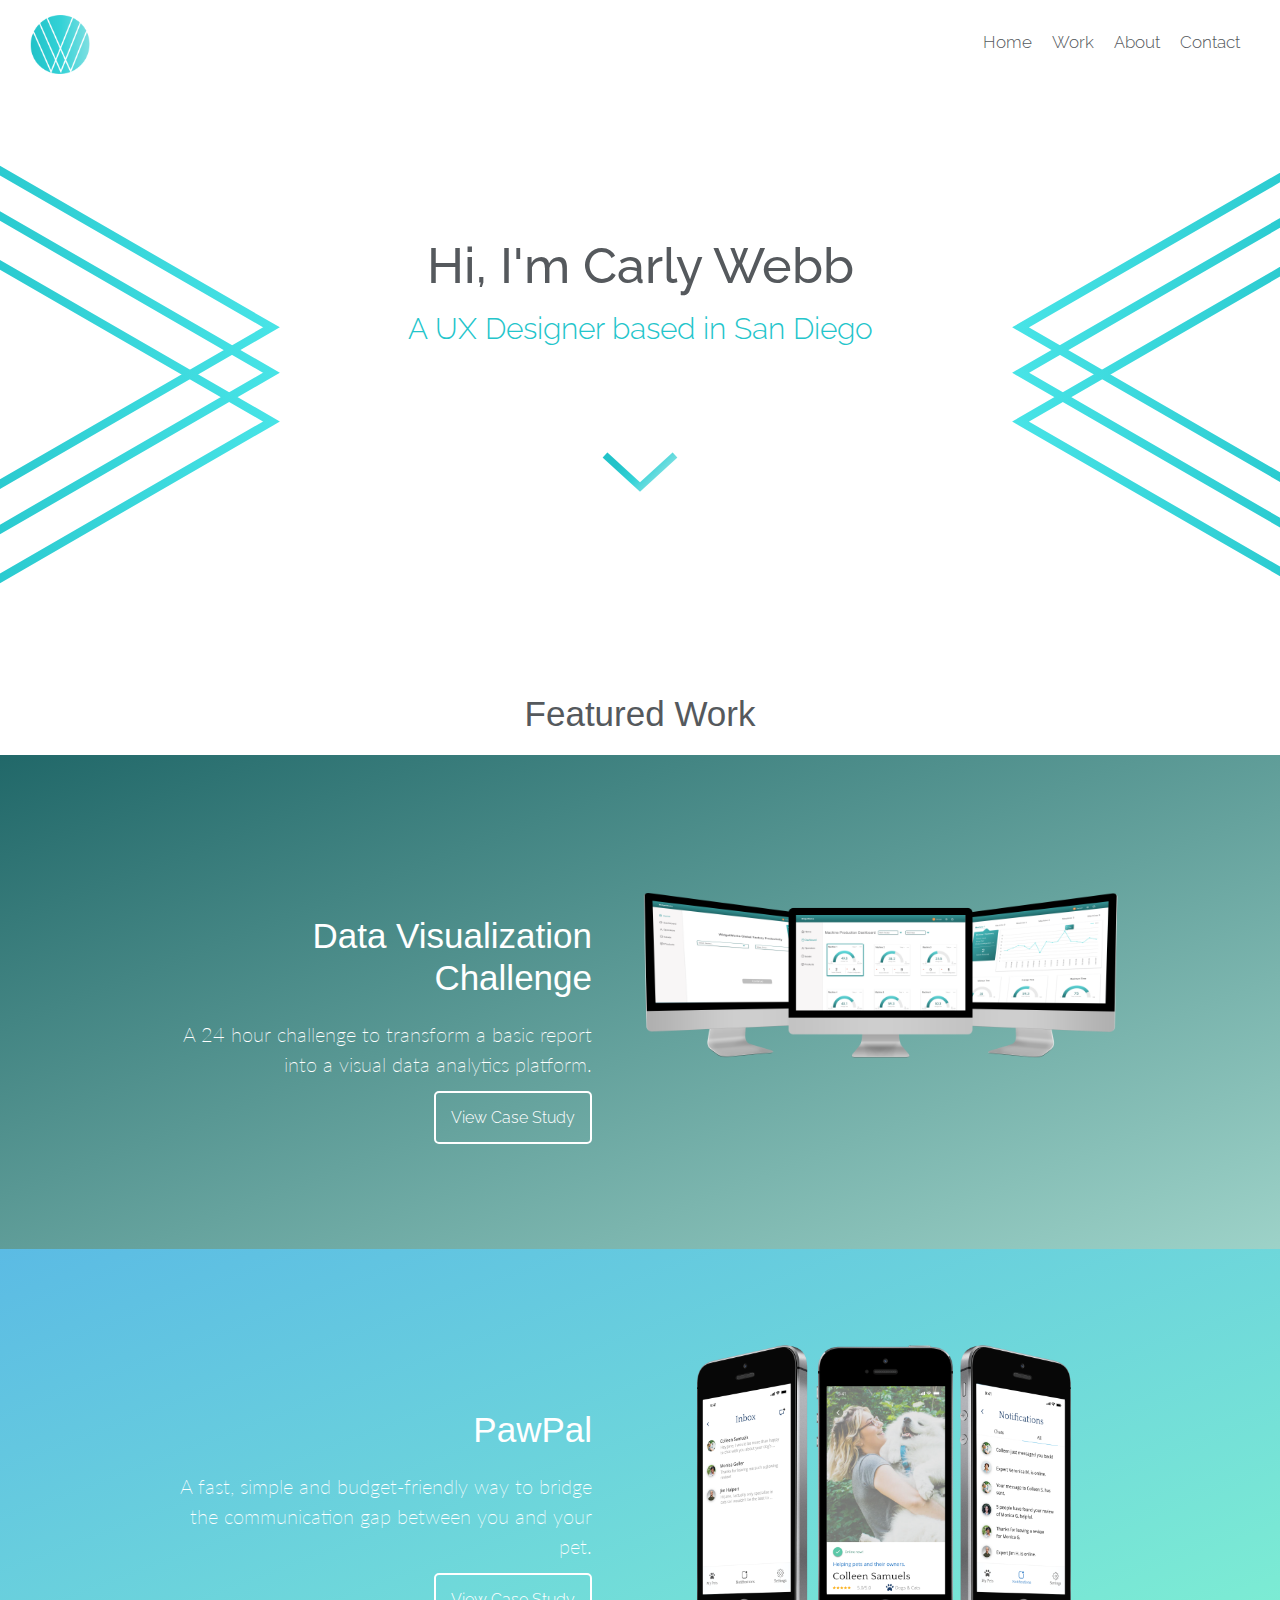
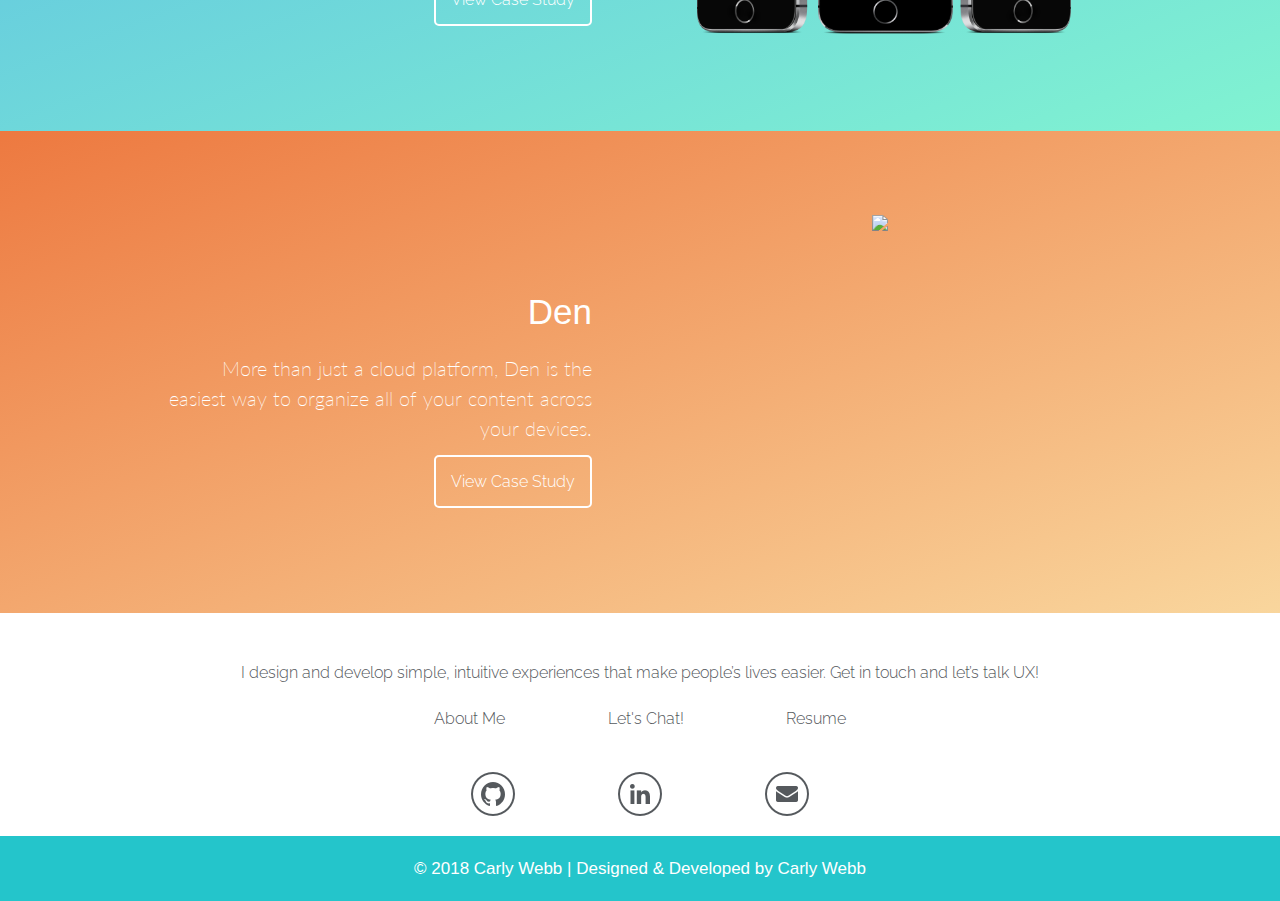
==== commit bef127b3: "homepage case study link" ====
--- a/index.html
+++ b/index.html
@@ -39,7 +39,7 @@
             <li class="push right"><a href="index.html">Home</a></li>
             <li class="right"><a href="#casestudy">Work</a></li>
             <li class="right"><a href="bio.html">About</a></li>
-            <li class="right"><a href="mailto:carlywebb@gmail.com">Contact</a></li>
+            <li class="right"><a href="contact.html">Contact</a></li>
           </ul>
 
           <div id="trigger" class="mobile">
@@ -63,6 +63,26 @@
         </div>
       </div>
 
+      <!---Data Visualization Challenge--->
+      <section class=datavizhomecasestudy>
+        <div class="project-contain">
+          <div class="left-case">
+            <div>
+              <h2>Data Visualization Challenge</h2>
+          </div>
+          <div>
+            <h7 class="cs-shortdesc">A 24 hour challenge to transform a basic report into a visual data analytics platform.</h7>
+          </div>
+            <div class="case-study-link">
+            <a href="wworks.html" class="homebutton3">View Case Study</a>
+          </div>
+          </div>
+          <div class="right-case">
+            <img class="dataviz-home-img" src="images/3-ww-screens.png" alt="WidgetWorks Dash">
+          </div>
+        </div>
+      </section>
+
         <!---Pawpal--->
         <section class=pawhomecasestudy>
           <div class="project-contain">
@@ -71,7 +91,7 @@
                 <h2>PawPal</h2>
             </div>
             <div>
-              <h7 class="den-shortdesc">A fast, simple and budget-friendly way to bridge the communication gap between you and your pet.</h7>
+              <h7 class="cs-shortdesc">A fast, simple and budget-friendly way to bridge the communication gap between you and your pet.</h7>
             </div>
               <div class="case-study-link">
               <a href="pawpal.html" class="homebutton1">View Case Study</a>
@@ -92,7 +112,7 @@
               <!--<img class="den-caseimage" src="images/den-mobile-logo.png" alt="Den Mobile">-->
             </div>
             <div>
-              <h7 class="den-shortdesc">More than just a cloud platform, Den is the easiest way to organize all of your content across your devices.</h7>
+              <h7 class="cs-shortdesc">More than just a cloud platform, Den is the easiest way to organize all of your content across your devices.</h7>
             </div>
               <div class="case-study-link">
               <a href="project.html" class="homebutton2">View Case Study</a>
@@ -118,13 +138,12 @@
               <ul>
                 <li><a href="https://github.com/carlywebb/"><img src="images/github-icon.png"></a></li>
                 <li><a href="https://www.linkedin.com/in/carly-webb-ux/"><img src="images/linkedin-icon.png"></a></li>
-                <li><a href="mailto:carlywebb@gmail.com"><img src="images/gmail-icon.png"></a></li>
+                <li><a href="contact.html"><img src="images/gmail-icon.png"></a></li>
               </ul>
                     <p>&copy; 2018 Carly Webb | Designed &amp; Developed by Carly Webb</p>
               </div>
   </footer>
 
- <!-- Optional JavaScript -->
  <!-- jQuery first, then Popper.js, then Bootstrap JS -->
  <script src="https://code.jquery.com/jquery-3.2.1.slim.min.js" integrity="sha384-KJ3o2DKtIkvYIK3UENzmM7KCkRr/rE9/Qpg6aAZGJwFDMVNA/GpGFF93hXpG5KkN" crossorigin="anonymous"></script>
  <script src="https://cdnjs.cloudflare.com/ajax/libs/popper.js/1.12.9/umd/popper.min.js" integrity="sha384-ApNbgh9B+Y1QKtv3Rn7W3mgPxhU9K/ScQsAP7hUibX39j7fakFPskvXusvfa0b4Q" crossorigin="anonymous"></script>
--- a/style.css
+++ b/style.css
@@ -129,6 +129,22 @@
   text-decoration: none;
 }
 
+.homebutton3 {
+  color: #FFFFFF;
+  border:solid;
+  border-color: white;
+  border-width: 2px;
+  margin-bottom: 20px;
+  padding: 15px;
+  border-radius: 5px;
+}
+
+.homebutton3:hover {
+  color:#218869;
+  background-color: white;
+  text-decoration: none;
+}
+
 .button2 {
   color: #FFFFFF;
   background: #ED7940;
@@ -295,15 +311,23 @@
     background-color: #ffffff;
     background-image: url('images/backgroundsvg.svg');
     background-repeat: no-repeat;
-    background-size:contain;
+    background-size:cover;
     background-position:center;
   }
 
+.submission {
+  min-height: 55rem;
+}
+
+.thankyou {
+  text-align: center;
+  color: #24C5CB;
+}
 
   .display-4 {
 font-family: raleway, sans-serif;
 font-size: 5rem;
-font-weight:400;
+font-weight:500;
 padding-top:15rem;
 margin: 0 auto;
 color: #55595D;
@@ -313,7 +337,7 @@
 font-family: raleway, sans-serif;
 font-size:3rem;
 margin: 0 auto;
-padding-top:3rem;
+padding-top:1rem;
 text-align:center;
 width: 100% !important;
 color: #24C5CB;
@@ -378,11 +402,7 @@
 -------------------------- Case Study -----------
 ------------------------------*/
 
-.den-title{
-  font-family:nunito;
-}
-
-.den-shortdesc {
+.cs-shortdesc {
   font-family: Lato, sans-serif;
   font-size: 2rem;
   font-weight:200;
@@ -418,7 +438,7 @@
 }
 
 .left-case {
-  padding-top:100px;
+  margin-top:80px;
   margin-bottom: 30px;
 }
 
@@ -433,6 +453,15 @@
 
 .pawcasemockup {
   width:100%;
+}
+
+.dataviz-home-img {
+  width: 100%;
+}
+
+.datavizhomecasestudy {
+  background: linear-gradient(to bottom right, #216869, #9dd2c8);
+  color:white;
 }
 
 @media all and (min-width: 768px) {
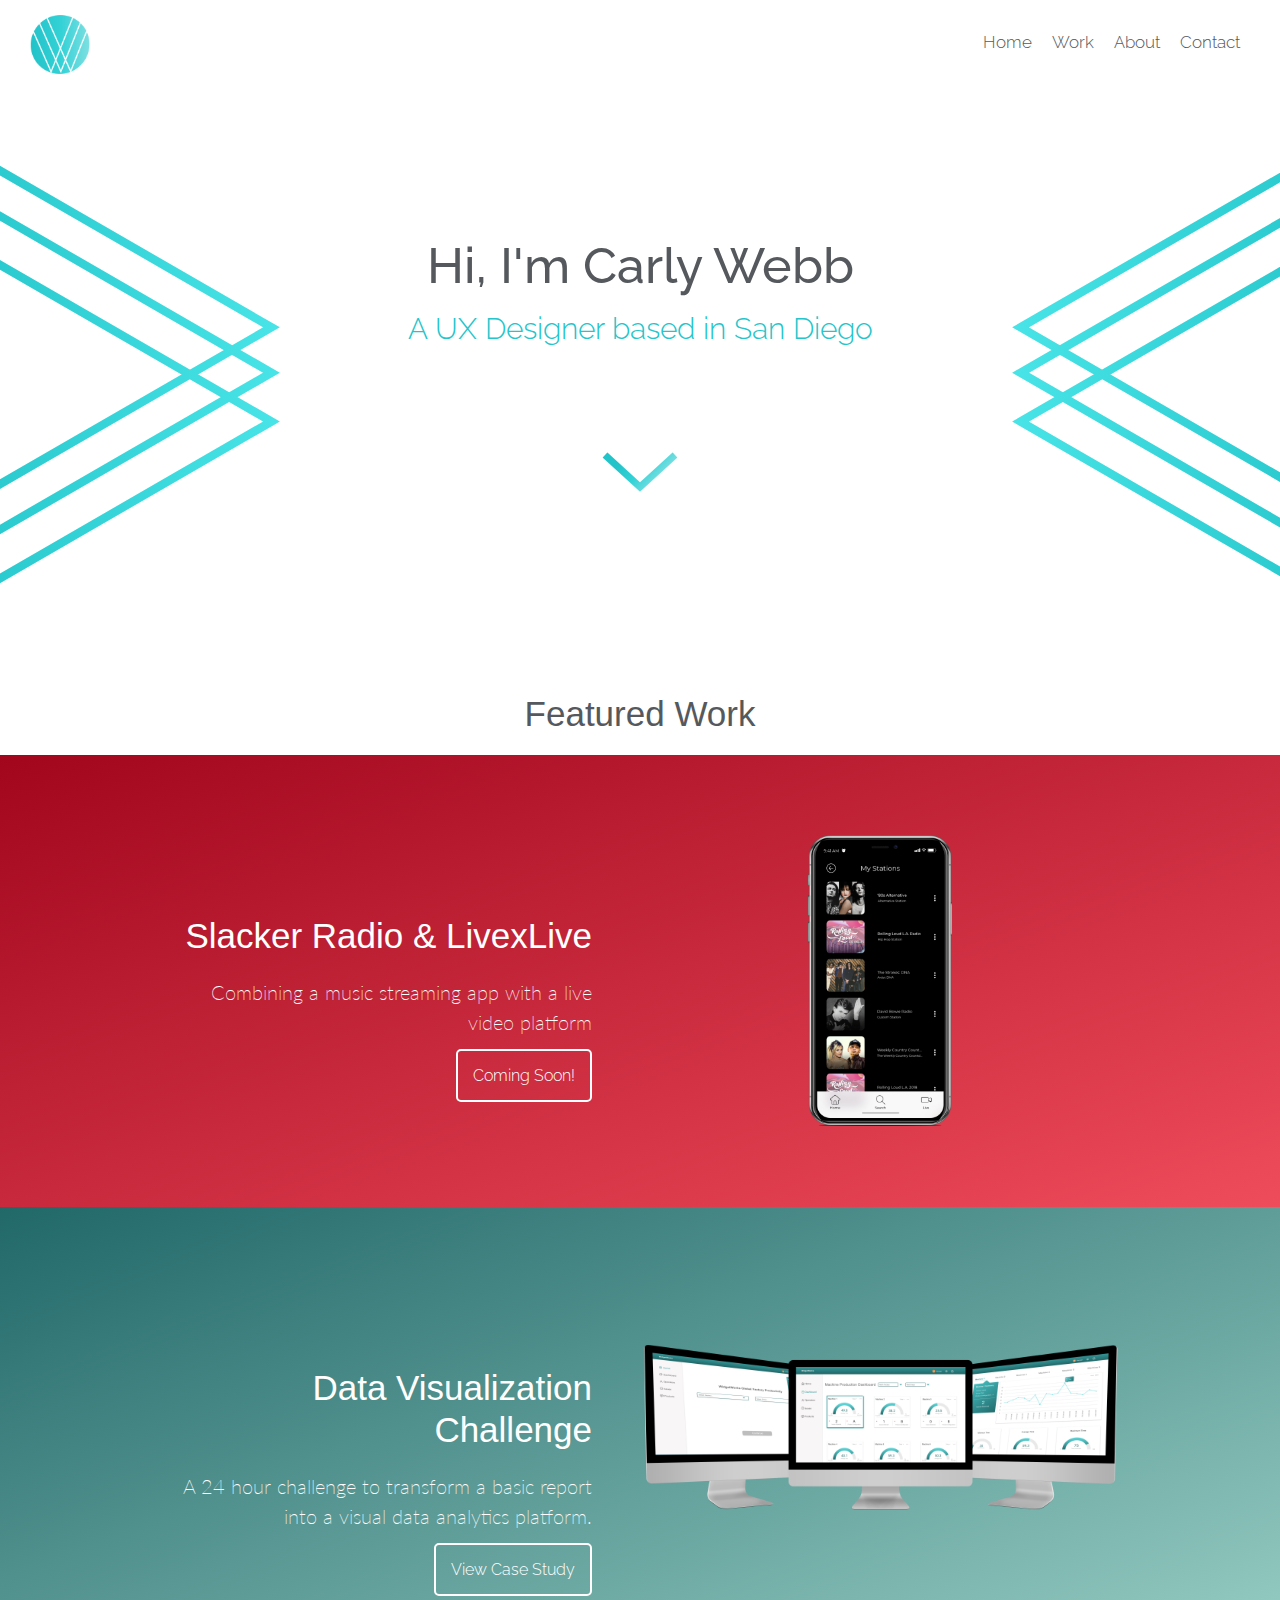
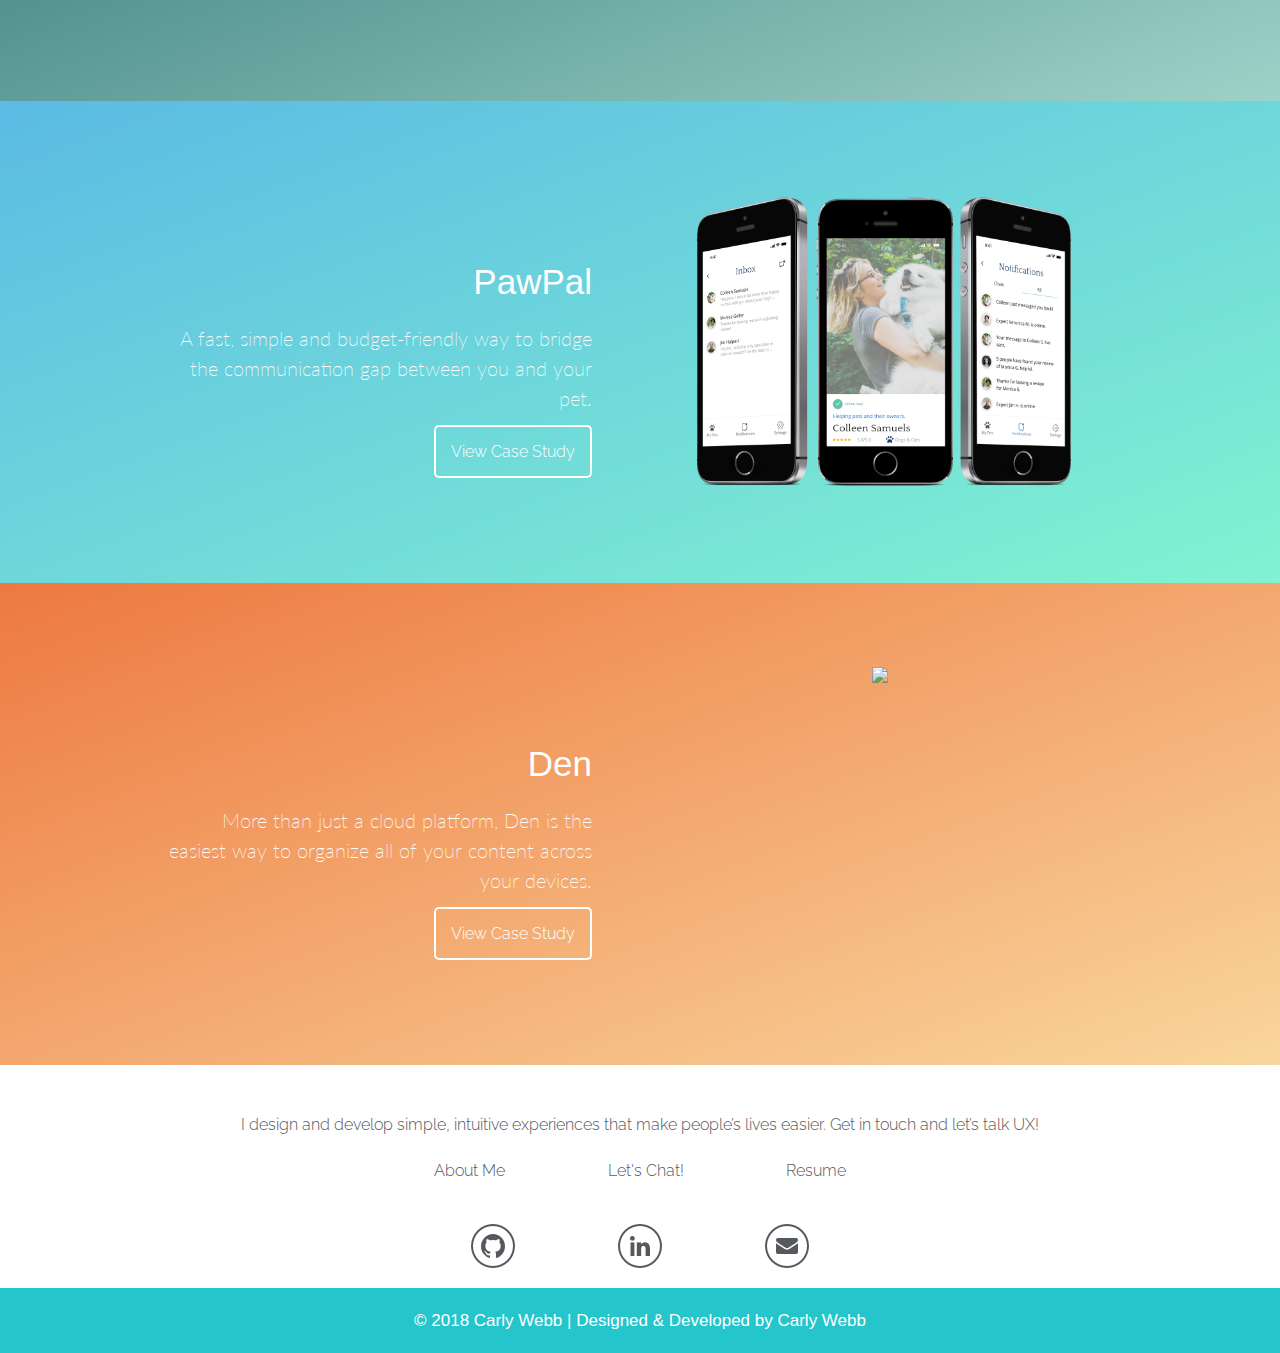
==== commit 8ab57b66: "added slacker to home" ====
--- a/index.html
+++ b/index.html
@@ -63,6 +63,26 @@
         </div>
       </div>
 
+      <!---Slacker--->
+      <section class=slackerhomecasestudy>
+        <div class="project-contain">
+          <div class="left-case">
+            <div>
+              <h2>Slacker Radio &amp; LivexLive</h2>
+          </div>
+          <div>
+            <h7 class="cs-shortdesc">Combining a music streaming app with a live video platform</h7>
+          </div>
+            <div class="case-study-link">
+            <a class="homebutton4">Coming Soon!</a>
+          </div>
+          </div>
+          <div class="right-case">
+            <img class="slacker-home-img" src="images/slacker-cs.png" alt="Slacker Screen">
+          </div>
+        </div>
+      </section>
+
       <!---Data Visualization Challenge--->
       <section class=datavizhomecasestudy>
         <div class="project-contain">
--- a/style.css
+++ b/style.css
@@ -145,6 +145,23 @@
   text-decoration: none;
 }
 
+.homebutton4 {
+  color: #FFFFFF;
+  border:solid;
+  border-color: white;
+  border-width: 2px;
+  margin-bottom: 20px;
+  padding: 15px;
+  border-radius: 5px;
+}
+
+/*
+.homebutton4:hover {
+  color:#A1061D;
+  background-color: white;
+  text-decoration: none;
+}*/
+
 .button2 {
   color: #FFFFFF;
   background: #ED7940;
@@ -459,10 +476,21 @@
   width: 100%;
 }
 
+.slacker-home-img {
+  width: 30%;
+}
+
 .datavizhomecasestudy {
   background: linear-gradient(to bottom right, #216869, #9dd2c8);
   color:white;
 }
+
+.slackerhomecasestudy {
+  background: linear-gradient(to bottom right, #A1061D, #EF4C5B);
+  color:white;
+}
+
+
 
 @media all and (min-width: 768px) {
   .project-contain {
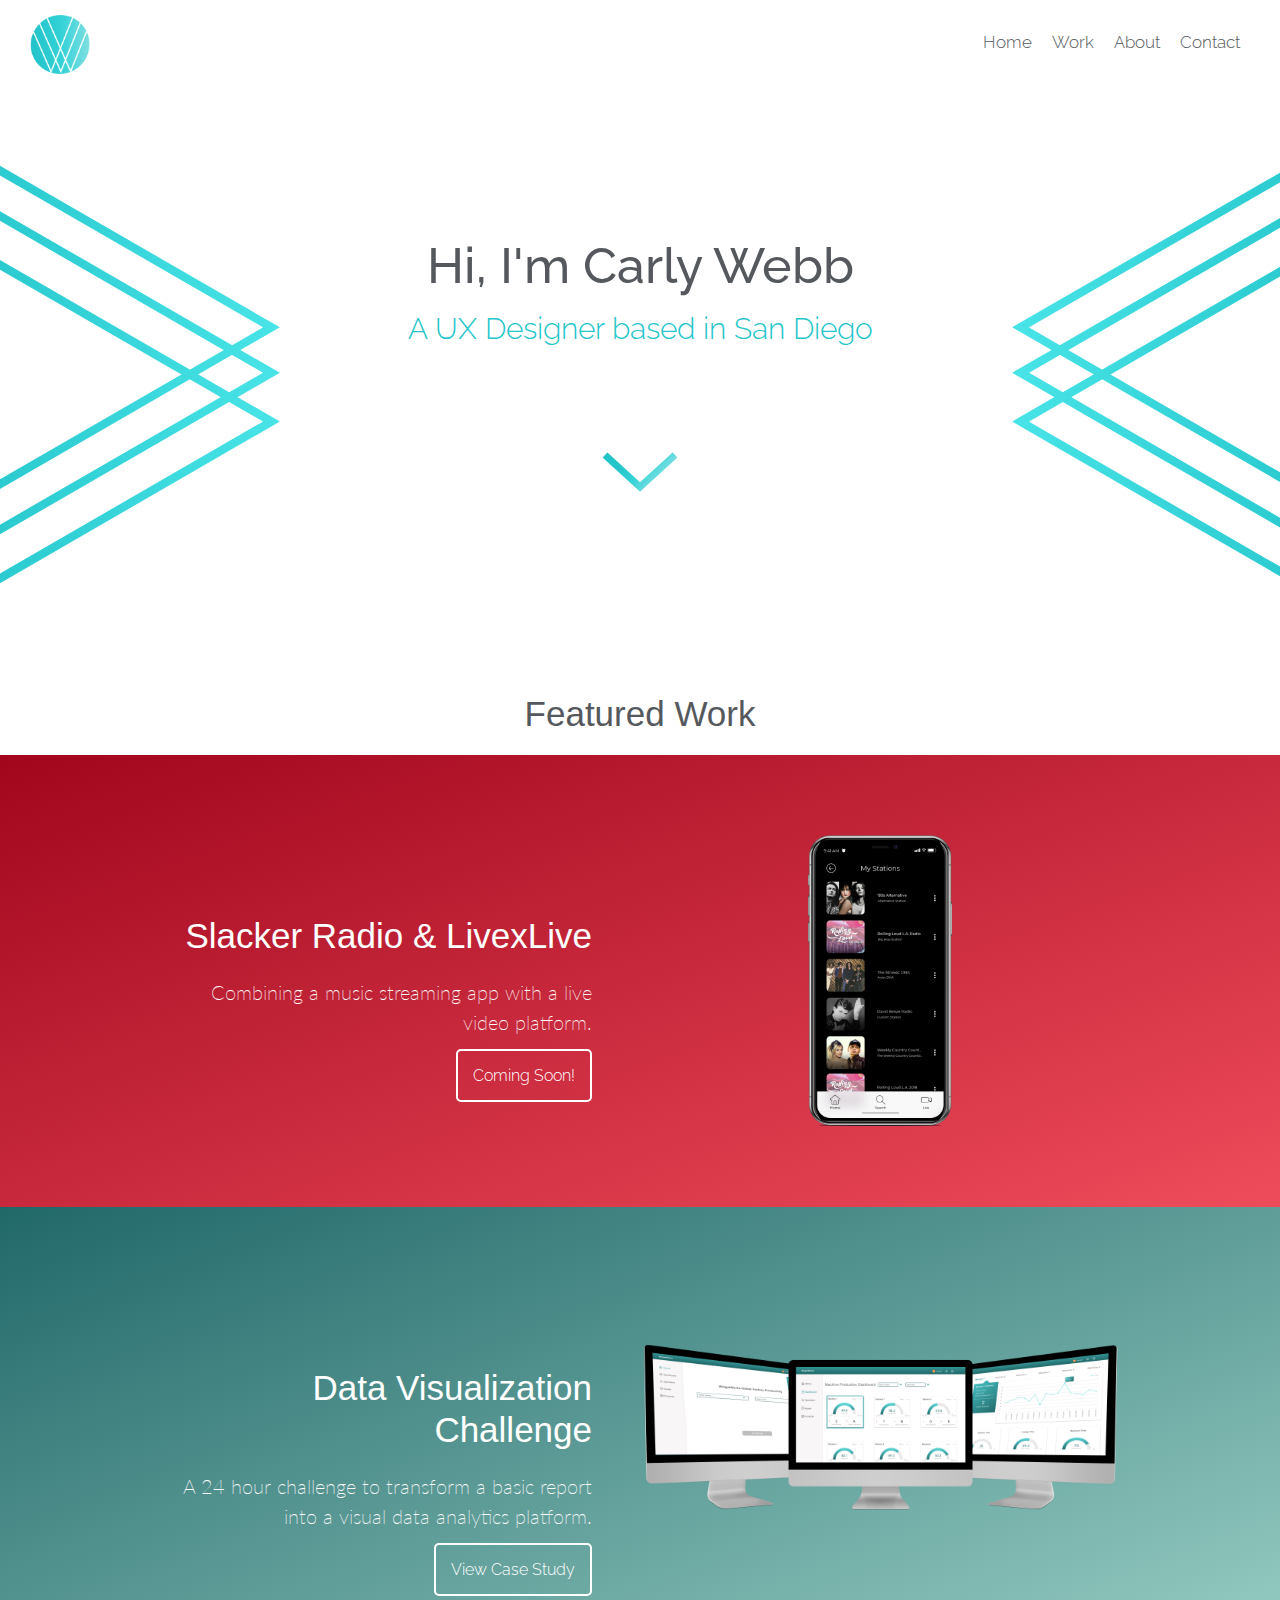
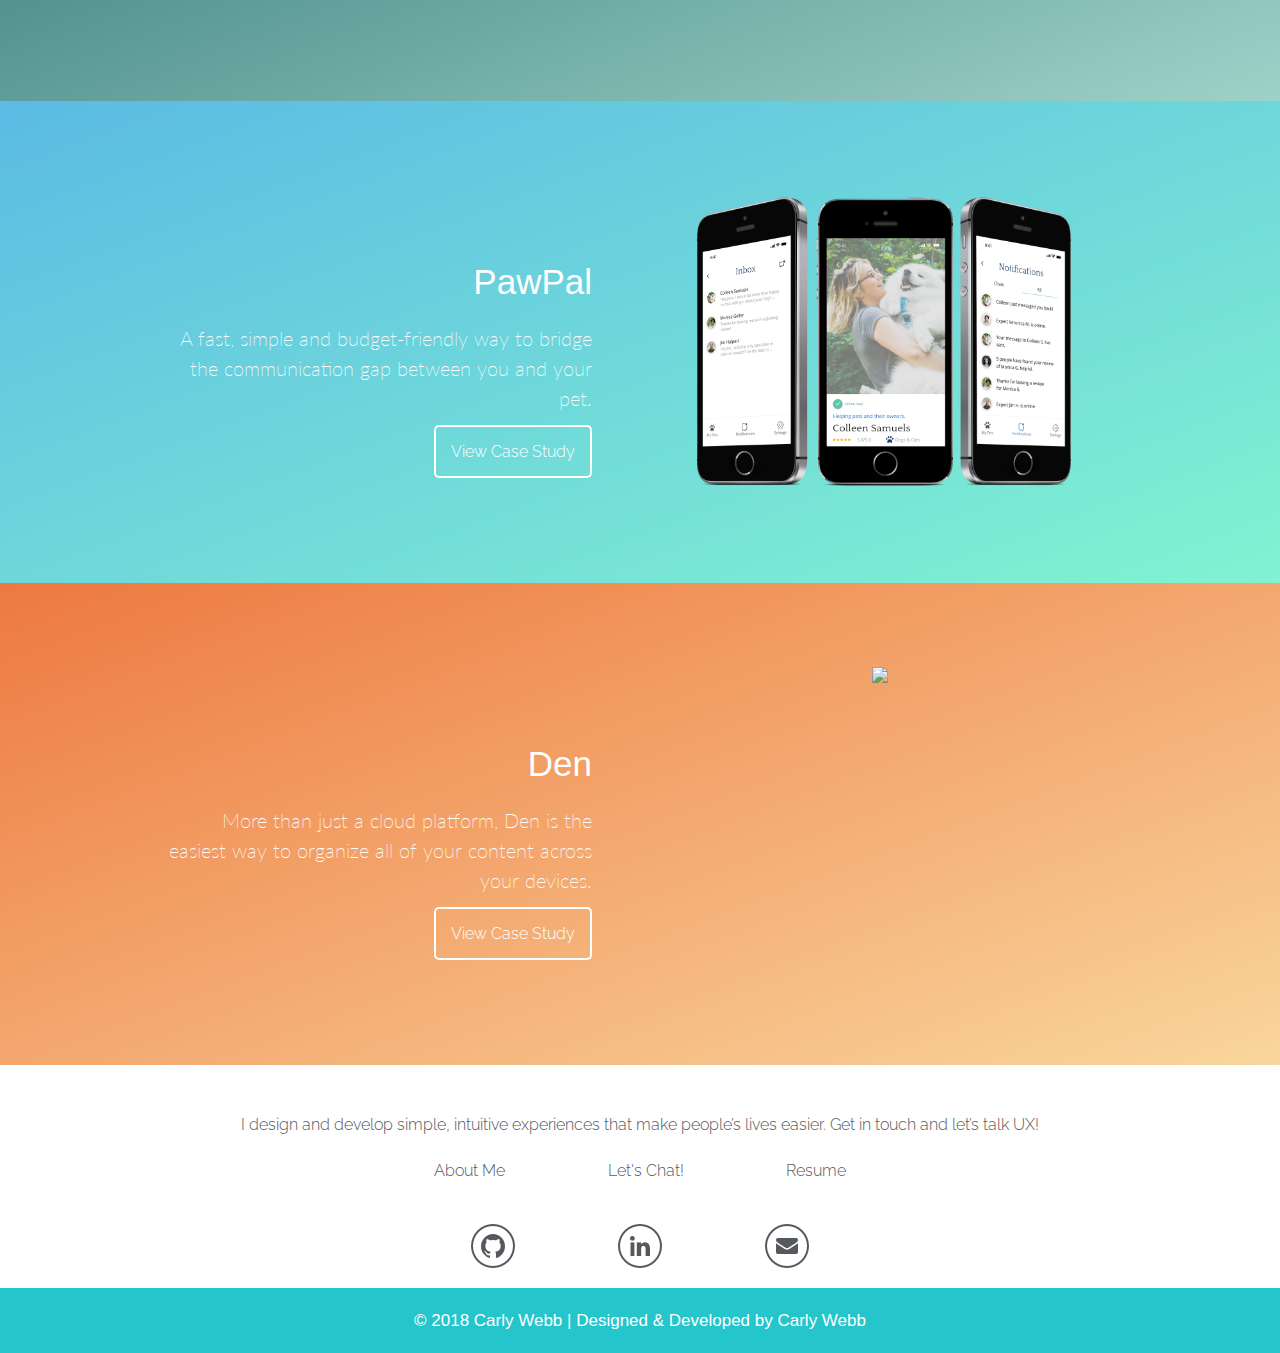
==== commit 4f61825b: "fixed text" ====
--- a/index.html
+++ b/index.html
@@ -71,7 +71,7 @@
               <h2>Slacker Radio &amp; LivexLive</h2>
           </div>
           <div>
-            <h7 class="cs-shortdesc">Combining a music streaming app with a live video platform</h7>
+            <h7 class="cs-shortdesc">Combining a music streaming app with a live video platform.</h7>
           </div>
             <div class="case-study-link">
             <a class="homebutton4">Coming Soon!</a>
